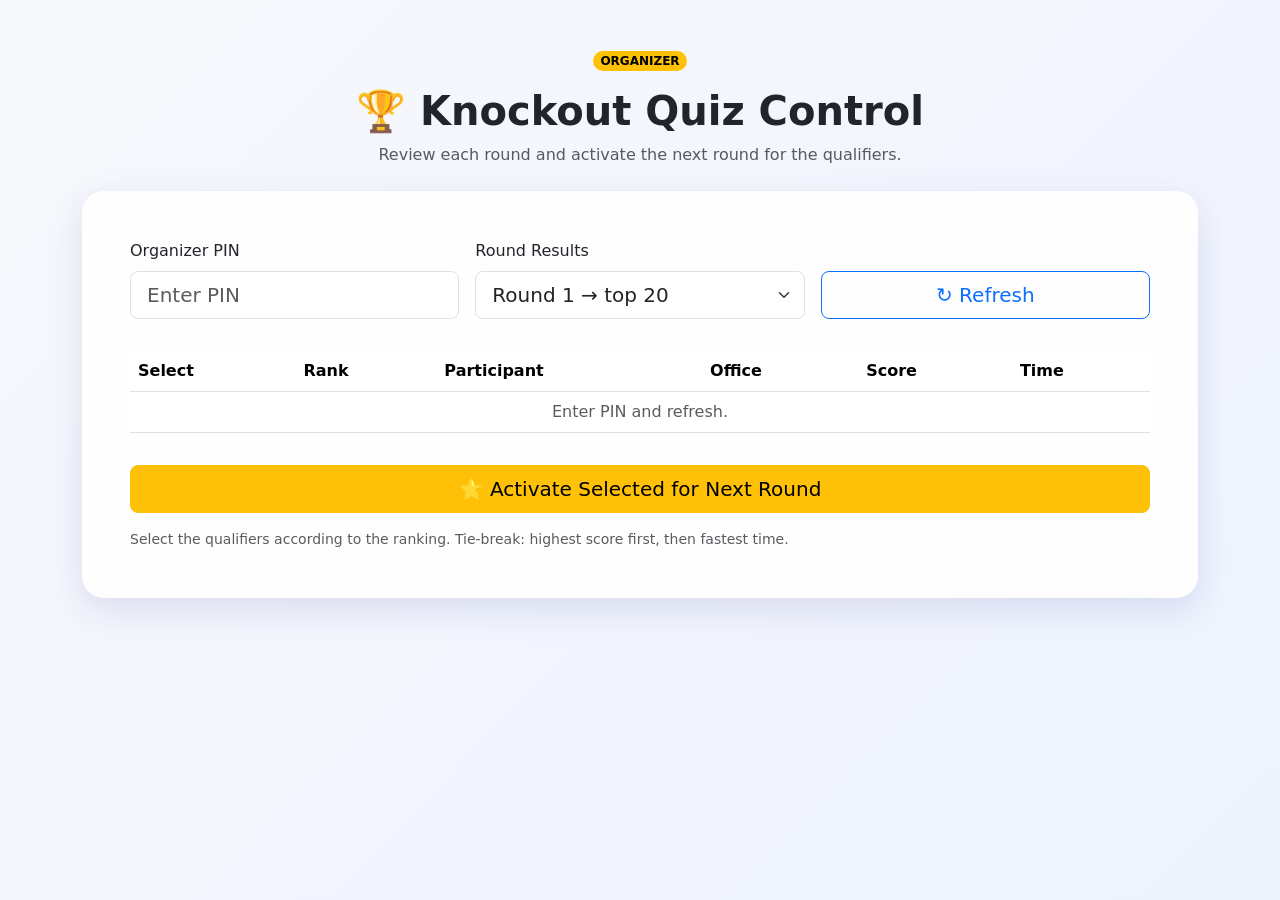
==== admin.html @ 3de7a29e "Add files via upload" ====
<!DOCTYPE html><html lang="en"><head><meta charset="UTF-8"><meta name="viewport" content="width=device-width,initial-scale=1"><title>Quiz Organizer Control</title><link href="https://cdn.jsdelivr.net/npm/bootstrap@5.3.7/dist/css/bootstrap.min.css" rel="stylesheet"><link rel="stylesheet" href="css/style.css"></head><body><main class="container py-4 py-md-5"><header class="text-center mb-4"><div class="badge rounded-pill text-bg-warning mb-3">ORGANIZER</div><h1 class="display-6 fw-bold">🏆 Knockout Quiz Control</h1><p class="text-muted">Review each round and activate the next round for the qualifiers.</p></header><section class="card quiz-card mx-auto"><div class="card-body p-4 p-md-5"><div class="row g-3 align-items-end mb-4"><div class="col-md-4"><label class="form-label">Organizer PIN</label><input id="pin" type="password" class="form-control form-control-lg" placeholder="Enter PIN"></div><div class="col-md-4"><label class="form-label">Round Results</label><select id="round" class="form-select form-select-lg"></select></div><div class="col-md-4"><button id="refreshBtn" class="btn btn-outline-primary btn-lg w-100">↻ Refresh</button></div></div><div id="message"></div><div class="d-flex justify-content-between align-items-center mb-2"><strong id="roundSummary"></strong><span id="qualifierText" class="badge text-bg-info"></span></div><div class="table-responsive"><table class="table align-middle"><thead><tr><th>Select</th><th>Rank</th><th>Participant</th><th>Office</th><th>Score</th><th>Time</th></tr></thead><tbody id="resultsBody"><tr><td colspan="6" class="text-center text-muted">Enter PIN and refresh.</td></tr></tbody></table></div><button id="activateBtn" class="btn btn-warning btn-lg w-100 mt-3">⭐ Activate Selected for Next Round</button><p class="small text-muted mt-3 mb-0">Select the qualifiers according to the ranking. Tie-break: highest score first, then fastest time.</p></div></section></main><script src="js/config.js"></script><script src="js/api.js"></script><script>
let rows=[];const roundSel=document.getElementById('round');CONFIG.ROUNDS.forEach((r,i)=>{const o=document.createElement('option');o.value=r.name;o.textContent=`${r.name} → top ${r.qualifiers}`;roundSel.appendChild(o);});roundSel.value='Round 1';
async function load(){const pin=document.getElementById('pin').value.trim(),round=roundSel.value,body=document.getElementById('resultsBody');body.innerHTML='<tr><td colspan="6" class="text-center text-muted">Loading...</td></tr>';try{const r=await getAdminResults(pin,round);if(!r.success)throw Error(r.message);rows=r.data||[];const idx=CONFIG.ROUNDS.findIndex(x=>x.name===round),next=CONFIG.ROUNDS[idx+1];document.getElementById('roundSummary').textContent=`${round}: ${rows.length} completed`;document.getElementById('qualifierText').textContent=next?`Select ${next.qualifiers} for ${next.name}`:'Final completed';if(!rows.length){body.innerHTML='<tr><td colspan="6" class="text-center text-muted">No completed results yet.</td></tr>';return;}body.innerHTML=rows.map((x,i)=>`<tr><td>${next?`<input class="form-check-input participant-check" type="checkbox" data-i="${i}">`:''}</td><td><strong>#${x.rank}</strong></td><td class="fw-semibold">${esc(x.name)}</td><td>${esc(x.office||'-')}</td><td><strong>${x.score}/${x.total}</strong></td><td>${esc(x.timeText)}</td></tr>`).join('');}catch(e){rows=[];body.innerHTML=`<tr><td colspan="6" class="text-center text-danger">${esc(e.message)}</td></tr>`;}}
document.getElementById('refreshBtn').onclick=load;roundSel.onchange=load;document.getElementById('activateBtn').onclick=async()=>{const pin=document.getElementById('pin').value.trim(),idx=CONFIG.ROUNDS.findIndex(x=>x.name===roundSel.value),next=CONFIG.ROUNDS[idx+1],msg=document.getElementById('message');if(!next){msg.innerHTML='<div class="alert alert-info">Final is the last round.</div>';return;}const selected=[...document.querySelectorAll('.participant-check:checked')].map(x=>rows[Number(x.dataset.i)]).filter(Boolean);if(!pin||!selected.length){msg.innerHTML='<div class="alert alert-danger">Enter PIN and select participants.</div>';return;}if(selected.length!==next.qualifiers){msg.innerHTML=`<div class="alert alert-danger">Please select exactly ${next.qualifiers} participants for ${next.name}.</div>`;return;}try{const r=await activateRound(selected.map(x=>x.email),pin,next.name);if(!r.success)throw Error(r.message);msg.innerHTML=`<div class="alert alert-success">${esc(r.message)}</div>`;await load();}catch(e){msg.innerHTML=`<div class="alert alert-danger">${esc(e.message)}</div>`;}};
function esc(v){return String(v??'').replace(/[&<>"']/g,c=>({'&':'&amp;','<':'&lt;','>':'&gt;','"':'&quot;',"'":'&#039;'}[c]));}
</script></body></html>
---- css/style.css ----
body {
  min-height: 100vh;
  background: linear-gradient(135deg, #f7f8fc, #eef3ff);
}
.quiz-card {
  border: 0;
  border-radius: 22px;
  box-shadow: 0 12px 35px rgba(31,38,135,.12);
  background: rgba(255,255,255,.92);
}
.quiz-card:hover { transform: none; }
.option-btn {
  min-height: 58px;
  border-radius: 14px;
}
.option-btn:hover {
  transform: translateY(-1px);
}
.correct-answer {
  border-color: #198754 !important;
  background: #d1e7dd !important;
}
.wrong-answer {
  border-color: #dc3545 !important;
  background: #f8d7da !important;
}
.timer-box {
  min-width: 92px;
  padding: 10px 14px;
  text-align: center;
  border-radius: 14px;
  background: #fff3cd;
}
.score-panel {
  display: inline-block;
  min-width: 180px;
  padding: 22px 35px;
  border-radius: 20px;
  background: #f8f9fa;
}
.score-number {
  font-size: 4rem;
  font-weight: 800;
  line-height: 1;
}
.leaderboard-table tbody tr:first-child {
  background: #fff8dc;
}
@media (max-width: 576px) {
  .display-5 { font-size: 2.1rem; }
  .quiz-card .card-body { padding: 1.25rem !important; }
}


/* Anti-copy protections for all quiz rounds */
.quiz-page, .quiz-page * {
  -webkit-user-select: none;
  -moz-user-select: none;
  user-select: none;
}
.quiz-page img, .quiz-page button, .quiz-page select {
  -webkit-user-drag: none;
}
.option-btn {
  cursor: pointer;
}
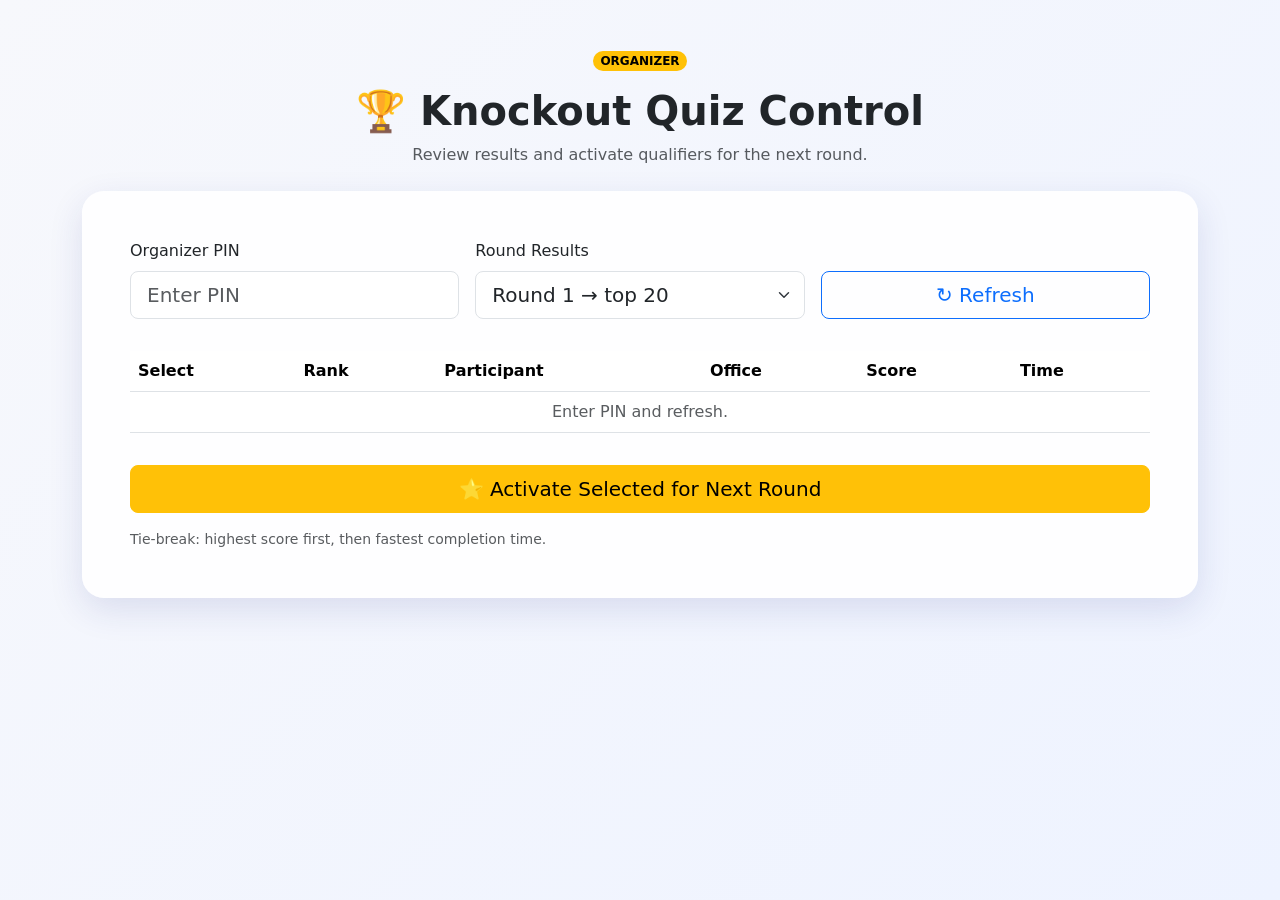
==== commit 6e7a2769: "Add files via upload" ====
--- a/admin.html
+++ b/admin.html
@@ -1,6 +1,220 @@
-<!DOCTYPE html><html lang="en"><head><meta charset="UTF-8"><meta name="viewport" content="width=device-width,initial-scale=1"><title>Quiz Organizer Control</title><link href="https://cdn.jsdelivr.net/npm/bootstrap@5.3.7/dist/css/bootstrap.min.css" rel="stylesheet"><link rel="stylesheet" href="css/style.css"></head><body><main class="container py-4 py-md-5"><header class="text-center mb-4"><div class="badge rounded-pill text-bg-warning mb-3">ORGANIZER</div><h1 class="display-6 fw-bold">🏆 Knockout Quiz Control</h1><p class="text-muted">Review each round and activate the next round for the qualifiers.</p></header><section class="card quiz-card mx-auto"><div class="card-body p-4 p-md-5"><div class="row g-3 align-items-end mb-4"><div class="col-md-4"><label class="form-label">Organizer PIN</label><input id="pin" type="password" class="form-control form-control-lg" placeholder="Enter PIN"></div><div class="col-md-4"><label class="form-label">Round Results</label><select id="round" class="form-select form-select-lg"></select></div><div class="col-md-4"><button id="refreshBtn" class="btn btn-outline-primary btn-lg w-100">↻ Refresh</button></div></div><div id="message"></div><div class="d-flex justify-content-between align-items-center mb-2"><strong id="roundSummary"></strong><span id="qualifierText" class="badge text-bg-info"></span></div><div class="table-responsive"><table class="table align-middle"><thead><tr><th>Select</th><th>Rank</th><th>Participant</th><th>Office</th><th>Score</th><th>Time</th></tr></thead><tbody id="resultsBody"><tr><td colspan="6" class="text-center text-muted">Enter PIN and refresh.</td></tr></tbody></table></div><button id="activateBtn" class="btn btn-warning btn-lg w-100 mt-3">⭐ Activate Selected for Next Round</button><p class="small text-muted mt-3 mb-0">Select the qualifiers according to the ranking. Tie-break: highest score first, then fastest time.</p></div></section></main><script src="js/config.js"></script><script src="js/api.js"></script><script>
-let rows=[];const roundSel=document.getElementById('round');CONFIG.ROUNDS.forEach((r,i)=>{const o=document.createElement('option');o.value=r.name;o.textContent=`${r.name} → top ${r.qualifiers}`;roundSel.appendChild(o);});roundSel.value='Round 1';
-async function load(){const pin=document.getElementById('pin').value.trim(),round=roundSel.value,body=document.getElementById('resultsBody');body.innerHTML='<tr><td colspan="6" class="text-center text-muted">Loading...</td></tr>';try{const r=await getAdminResults(pin,round);if(!r.success)throw Error(r.message);rows=r.data||[];const idx=CONFIG.ROUNDS.findIndex(x=>x.name===round),next=CONFIG.ROUNDS[idx+1];document.getElementById('roundSummary').textContent=`${round}: ${rows.length} completed`;document.getElementById('qualifierText').textContent=next?`Select ${next.qualifiers} for ${next.name}`:'Final completed';if(!rows.length){body.innerHTML='<tr><td colspan="6" class="text-center text-muted">No completed results yet.</td></tr>';return;}body.innerHTML=rows.map((x,i)=>`<tr><td>${next?`<input class="form-check-input participant-check" type="checkbox" data-i="${i}">`:''}</td><td><strong>#${x.rank}</strong></td><td class="fw-semibold">${esc(x.name)}</td><td>${esc(x.office||'-')}</td><td><strong>${x.score}/${x.total}</strong></td><td>${esc(x.timeText)}</td></tr>`).join('');}catch(e){rows=[];body.innerHTML=`<tr><td colspan="6" class="text-center text-danger">${esc(e.message)}</td></tr>`;}}
-document.getElementById('refreshBtn').onclick=load;roundSel.onchange=load;document.getElementById('activateBtn').onclick=async()=>{const pin=document.getElementById('pin').value.trim(),idx=CONFIG.ROUNDS.findIndex(x=>x.name===roundSel.value),next=CONFIG.ROUNDS[idx+1],msg=document.getElementById('message');if(!next){msg.innerHTML='<div class="alert alert-info">Final is the last round.</div>';return;}const selected=[...document.querySelectorAll('.participant-check:checked')].map(x=>rows[Number(x.dataset.i)]).filter(Boolean);if(!pin||!selected.length){msg.innerHTML='<div class="alert alert-danger">Enter PIN and select participants.</div>';return;}if(selected.length!==next.qualifiers){msg.innerHTML=`<div class="alert alert-danger">Please select exactly ${next.qualifiers} participants for ${next.name}.</div>`;return;}try{const r=await activateRound(selected.map(x=>x.email),pin,next.name);if(!r.success)throw Error(r.message);msg.innerHTML=`<div class="alert alert-success">${esc(r.message)}</div>`;await load();}catch(e){msg.innerHTML=`<div class="alert alert-danger">${esc(e.message)}</div>`;}};
-function esc(v){return String(v??'').replace(/[&<>"']/g,c=>({'&':'&amp;','<':'&lt;','>':'&gt;','"':'&quot;',"'":'&#039;'}[c]));}
-</script></body></html>
+<!DOCTYPE html>
+<html lang="en">
+<head>
+<meta charset="UTF-8">
+<meta name="viewport" content="width=device-width,initial-scale=1">
+<title>Quiz Organizer Control</title>
+<link href="https://cdn.jsdelivr.net/npm/bootstrap@5.3.7/dist/css/bootstrap.min.css" rel="stylesheet">
+<link rel="stylesheet" href="css/style.css">
+</head>
+<body>
+<main class="container py-4 py-md-5">
+<header class="text-center mb-4">
+<div class="badge rounded-pill text-bg-warning mb-3">ORGANIZER</div>
+<h1 class="display-6 fw-bold">🏆 Knockout Quiz Control</h1>
+<p class="text-muted">Review results and activate qualifiers for the next round.</p>
+</header>
+
+<section class="card quiz-card mx-auto">
+<div class="card-body p-4 p-md-5">
+
+<div class="row g-3 align-items-end mb-4">
+<div class="col-md-4">
+<label class="form-label">Organizer PIN</label>
+<input id="pin" type="password" class="form-control form-control-lg" placeholder="Enter PIN">
+</div>
+
+<div class="col-md-4">
+<label class="form-label">Round Results</label>
+<select id="round" class="form-select form-select-lg"></select>
+</div>
+
+<div class="col-md-4">
+<button id="refreshBtn" class="btn btn-outline-primary btn-lg w-100">↻ Refresh</button>
+</div>
+</div>
+
+<div id="message"></div>
+
+<div class="d-flex justify-content-between align-items-center mb-2">
+<strong id="roundSummary"></strong>
+<span id="qualifierText" class="badge text-bg-info"></span>
+</div>
+
+<div class="table-responsive">
+<table class="table align-middle">
+<thead>
+<tr>
+<th>Select</th>
+<th>Rank</th>
+<th>Participant</th>
+<th>Office</th>
+<th>Score</th>
+<th>Time</th>
+</tr>
+</thead>
+<tbody id="resultsBody">
+<tr>
+<td colspan="6" class="text-center text-muted">
+Enter PIN and refresh.
+</td>
+</tr>
+</tbody>
+</table>
+</div>
+
+<button id="activateBtn" class="btn btn-warning btn-lg w-100 mt-3">
+⭐ Activate Selected for Next Round
+</button>
+
+<p class="small text-muted mt-3 mb-0">
+Tie-break: highest score first, then fastest completion time.
+</p>
+
+</div>
+</section>
+</main>
+
+<script src="js/config.js"></script>
+<script src="js/api.js"></script>
+<script>
+let rows = [];
+
+const roundSel = document.getElementById("round");
+
+CONFIG.ROUNDS.forEach((r) => {
+  const o = document.createElement("option");
+  o.value = r.name;
+  o.textContent = `${r.name} → top ${r.qualifiers}`;
+  roundSel.appendChild(o);
+});
+
+roundSel.value = "Round 1";
+
+async function load() {
+  const pin = document.getElementById("pin").value.trim();
+  const round = roundSel.value;
+  const body = document.getElementById("resultsBody");
+
+  if (!pin) {
+    document.getElementById("message").innerHTML =
+      '<div class="alert alert-danger">Enter organizer PIN.</div>';
+    return;
+  }
+
+  body.innerHTML =
+    '<tr><td colspan="6" class="text-center text-muted">Loading...</td></tr>';
+
+  try {
+    const r = await getAdminResults(pin, round);
+
+    if (!r.success) throw Error(r.message);
+
+    rows = Array.isArray(r.data) ? r.data : [];
+
+    const idx = CONFIG.ROUNDS.findIndex(x => x.name === round);
+    const next = CONFIG.ROUNDS[idx + 1];
+
+    document.getElementById("roundSummary").textContent =
+      `${round}: ${rows.length} completed`;
+
+    document.getElementById("qualifierText").textContent =
+      next ? `Select ${next.qualifiers} for ${next.name}` : "Final completed";
+
+    if (!rows.length) {
+      body.innerHTML =
+        '<tr><td colspan="6" class="text-center text-muted">No completed results yet.</td></tr>';
+      return;
+    }
+
+    body.innerHTML = rows.map((x, i) => `
+      <tr>
+        <td>
+          ${next
+            ? `<input class="form-check-input participant-check"
+                type="checkbox" data-i="${i}">`
+            : ""}
+        </td>
+        <td><strong>#${x.rank}</strong></td>
+        <td class="fw-semibold">${esc(x.name)}</td>
+        <td>${esc(x.office || "-")}</td>
+        <td><strong>${x.score}/${x.total}</strong></td>
+        <td>${esc(x.timeText || "")}</td>
+      </tr>
+    `).join("");
+
+  } catch (e) {
+    rows = [];
+    body.innerHTML =
+      `<tr><td colspan="6" class="text-center text-danger">${esc(e.message)}</td></tr>`;
+  }
+}
+
+document.getElementById("refreshBtn").onclick = load;
+roundSel.onchange = load;
+
+document.getElementById("activateBtn").onclick = async () => {
+  const pin = document.getElementById("pin").value.trim();
+  const idx = CONFIG.ROUNDS.findIndex(x => x.name === roundSel.value);
+  const next = CONFIG.ROUNDS[idx + 1];
+  const msg = document.getElementById("message");
+
+  if (!next) {
+    msg.innerHTML =
+      '<div class="alert alert-info">Final is the last round.</div>';
+    return;
+  }
+
+  const selected = [...document.querySelectorAll(".participant-check:checked")]
+    .map(x => rows[Number(x.dataset.i)])
+    .filter(Boolean);
+
+  if (!pin || !selected.length) {
+    msg.innerHTML =
+      '<div class="alert alert-danger">Enter PIN and select participants.</div>';
+    return;
+  }
+
+  if (selected.length !== next.qualifiers) {
+    msg.innerHTML =
+      `<div class="alert alert-danger">
+        Please select exactly ${next.qualifiers} participants for ${next.name}.
+      </div>`;
+    return;
+  }
+
+  try {
+    const r = await activateRound(
+      selected.map(x => x.email),
+      pin,
+      next.name
+    );
+
+    if (!r.success) throw Error(r.message);
+
+    msg.innerHTML =
+      `<div class="alert alert-success">${esc(r.message)}</div>`;
+
+    await load();
+
+  } catch (e) {
+    msg.innerHTML =
+      `<div class="alert alert-danger">${esc(e.message)}</div>`;
+  }
+};
+
+function esc(v) {
+  return String(v ?? "").replace(
+    /[&<>"']/g,
+    c => ({
+      "&":"&amp;",
+      "<":"&lt;",
+      ">":"&gt;",
+      '"':"&quot;",
+      "'":"&#039;"
+    }[c])
+  );
+}
+</script>
+</body>
+</html>
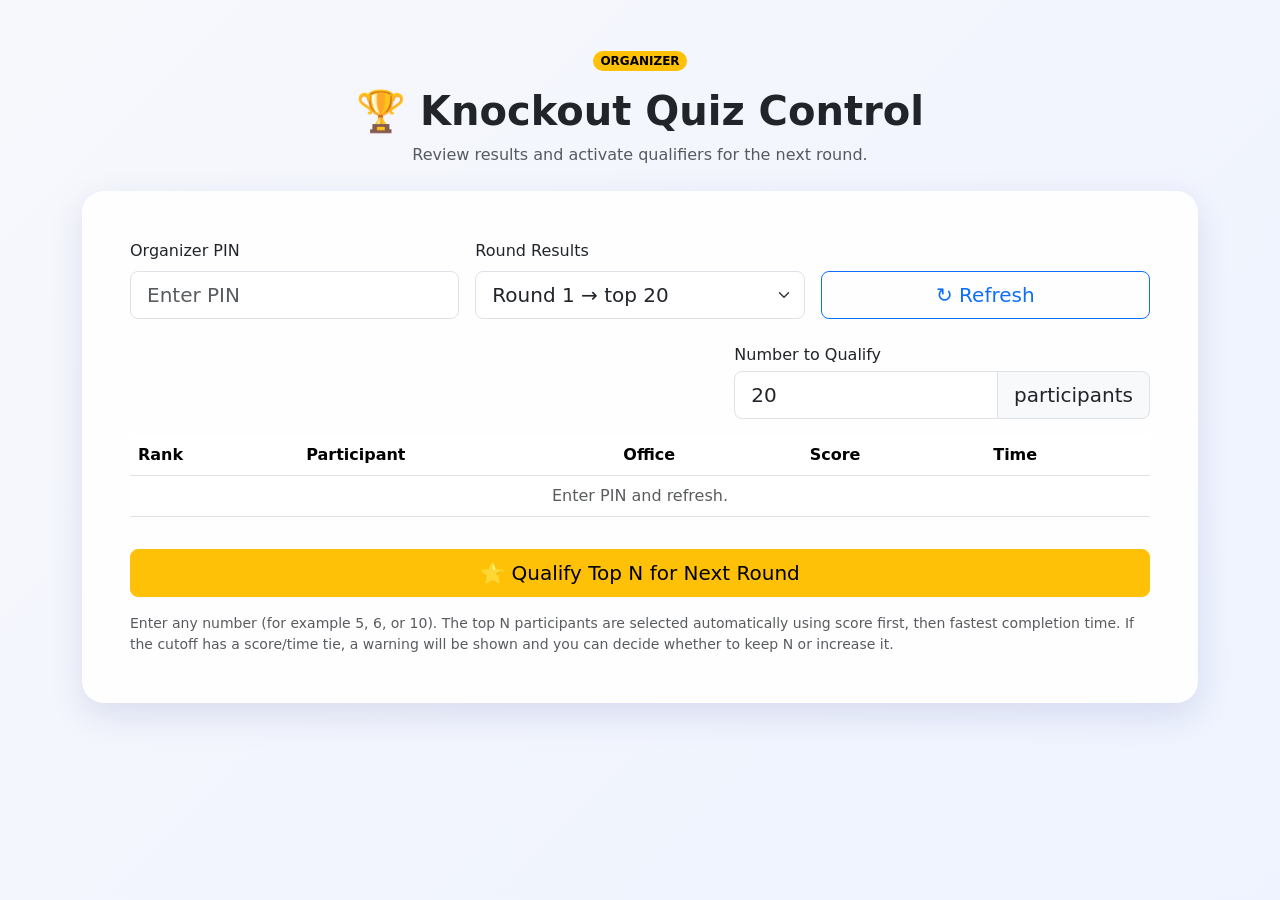
==== commit 107ac57e: "Add files via upload" ====
--- a/admin.html
+++ b/admin.html
@@ -5,7 +5,7 @@
 <meta name="viewport" content="width=device-width,initial-scale=1">
 <title>Quiz Organizer Control</title>
 <link href="https://cdn.jsdelivr.net/npm/bootstrap@5.3.7/dist/css/bootstrap.min.css" rel="stylesheet">
-<link rel="stylesheet" href="css/style.css">
+<link rel="stylesheet" href="css/style.css?v=20260910-2">
 </head>
 <body>
 <main class="container py-4 py-md-5">
@@ -36,16 +36,24 @@
 
 <div id="message"></div>
 
-<div class="d-flex justify-content-between align-items-center mb-2">
+<div class="row g-3 align-items-end mb-3">
+<div class="col-md-7">
 <strong id="roundSummary"></strong>
-<span id="qualifierText" class="badge text-bg-info"></span>
+<div id="qualifierText" class="small text-muted mt-1"></div>
+</div>
+<div class="col-md-5">
+<label class="form-label mb-1">Number to Qualify</label>
+<div class="input-group input-group-lg">
+<input id="qualifyCount" type="number" class="form-control" min="1" step="1" value="20">
+<span class="input-group-text">participants</span>
+</div>
+</div>
 </div>
 
 <div class="table-responsive">
 <table class="table align-middle">
 <thead>
 <tr>
-<th>Select</th>
 <th>Rank</th>
 <th>Participant</th>
 <th>Office</th>
@@ -55,7 +63,7 @@
 </thead>
 <tbody id="resultsBody">
 <tr>
-<td colspan="6" class="text-center text-muted">
+<td colspan="5" class="text-center text-muted">
 Enter PIN and refresh.
 </td>
 </tr>
@@ -64,19 +72,21 @@
 </div>
 
 <button id="activateBtn" class="btn btn-warning btn-lg w-100 mt-3">
-⭐ Activate Selected for Next Round
+⭐ Qualify Top N for Next Round
 </button>
 
+<div id="tieWarning" class="alert alert-warning mt-3 d-none"></div>
+
 <p class="small text-muted mt-3 mb-0">
-Tie-break: highest score first, then fastest completion time.
+Enter any number (for example 5, 6, or 10). The top N participants are selected automatically using score first, then fastest completion time. If the cutoff has a score/time tie, a warning will be shown and you can decide whether to keep N or increase it.
 </p>
 
 </div>
 </section>
 </main>
 
-<script src="js/config.js"></script>
-<script src="js/api.js"></script>
+<script src="js/config.js?v=20260910-2"></script>
+<script src="js/api.js?v=20260910-2"></script>
 <script>
 let rows = [];
 
@@ -118,23 +128,25 @@
     document.getElementById("roundSummary").textContent =
       `${round}: ${rows.length} completed`;
 
-    document.getElementById("qualifierText").textContent =
-      next ? `Select ${next.qualifiers} for ${next.name}` : "Final completed";
+    const countInput = document.getElementById("qualifyCount");
+    if (next) {
+      countInput.disabled = false;
+      countInput.value = Math.min(next.qualifiers, Math.max(1, rows.length || next.qualifiers));
+      document.getElementById("qualifierText").textContent =
+        `Top N by rank will qualify for ${next.name}. Default: top ${next.qualifiers}.`;
+    } else {
+      countInput.disabled = true;
+      document.getElementById("qualifierText").textContent = "Final completed — no next round.";
+    }
 
     if (!rows.length) {
       body.innerHTML =
-        '<tr><td colspan="6" class="text-center text-muted">No completed results yet.</td></tr>';
+        '<tr><td colspan="5" class="text-center text-muted">No completed results yet.</td></tr>';
       return;
     }
 
     body.innerHTML = rows.map((x, i) => `
       <tr>
-        <td>
-          ${next
-            ? `<input class="form-check-input participant-check"
-                type="checkbox" data-i="${i}">`
-            : ""}
-        </td>
         <td><strong>#${x.rank}</strong></td>
         <td class="fw-semibold">${esc(x.name)}</td>
         <td>${esc(x.office || "-")}</td>
@@ -143,12 +155,50 @@
       </tr>
     `).join("");
 
+    updateTieWarning();
+
   } catch (e) {
     rows = [];
     body.innerHTML =
-      `<tr><td colspan="6" class="text-center text-danger">${esc(e.message)}</td></tr>`;
+      `<tr><td colspan="5" class="text-center text-danger">${esc(e.message)}</td></tr>`;
   }
 }
+
+function updateTieWarning() {
+  const box = document.getElementById("tieWarning");
+  const count = Number(document.getElementById("qualifyCount").value);
+
+  if (!box || !Number.isInteger(count) || count < 1 || count > rows.length || !rows.length) {
+    if (box) box.classList.add("d-none");
+    return;
+  }
+
+  const cutoff = rows[count - 1];
+  if (!cutoff) {
+    box.classList.add("d-none");
+    return;
+  }
+
+  // A cutoff tie exists when participants after the requested N have
+  // exactly the same score AND completion time as the Nth participant.
+  let extra = 0;
+  for (let i = count; i < rows.length; i++) {
+    if (rows[i].score === cutoff.score && rows[i].durationMs === cutoff.durationMs) extra++;
+    else break;
+  }
+
+  if (extra > 0) {
+    const end = count + extra;
+    box.innerHTML = `⚠️ <strong>Tie detected at the qualification cutoff.</strong><br>
+      You selected <strong>${count}</strong> participant(s), but <strong>${extra}</strong> additional participant(s) have the same score and completion time as the #${count} participant.
+      You can keep <strong>${count}</strong>, or change the number to <strong>${end}</strong> to include everyone in the tie.`;
+    box.classList.remove("d-none");
+  } else {
+    box.classList.add("d-none");
+  }
+}
+
+document.getElementById("qualifyCount").addEventListener("input", updateTieWarning);
 
 document.getElementById("refreshBtn").onclick = load;
 roundSel.onchange = load;
@@ -165,27 +215,23 @@
     return;
   }
 
-  const selected = [...document.querySelectorAll(".participant-check:checked")]
-    .map(x => rows[Number(x.dataset.i)])
-    .filter(Boolean);
-
-  if (!pin || !selected.length) {
-    msg.innerHTML =
-      '<div class="alert alert-danger">Enter PIN and select participants.</div>';
-    return;
-  }
-
-  if (selected.length !== next.qualifiers) {
-    msg.innerHTML =
-      `<div class="alert alert-danger">
-        Please select exactly ${next.qualifiers} participants for ${next.name}.
-      </div>`;
+  const count = Number(document.getElementById("qualifyCount").value);
+
+  if (!pin) {
+    msg.innerHTML =
+      '<div class="alert alert-danger">Enter organizer PIN.</div>';
+    return;
+  }
+
+  if (!Number.isInteger(count) || count < 1 || count > rows.length) {
+    msg.innerHTML =
+      `<div class="alert alert-danger">Enter a whole number from 1 to ${rows.length || 1}.</div>`;
     return;
   }
 
   try {
     const r = await activateRound(
-      selected.map(x => x.email),
+      count,
       pin,
       next.name
     );
--- a/css/style.css
+++ b/css/style.css
@@ -64,3 +64,9 @@
 .option-btn {
   cursor: pointer;
 }
+
+\n/* Quiz answer selection: visual only; never disables the option. */
+.option-btn.selected-option {
+  border-width: 2px;
+  font-weight: 600;
+}
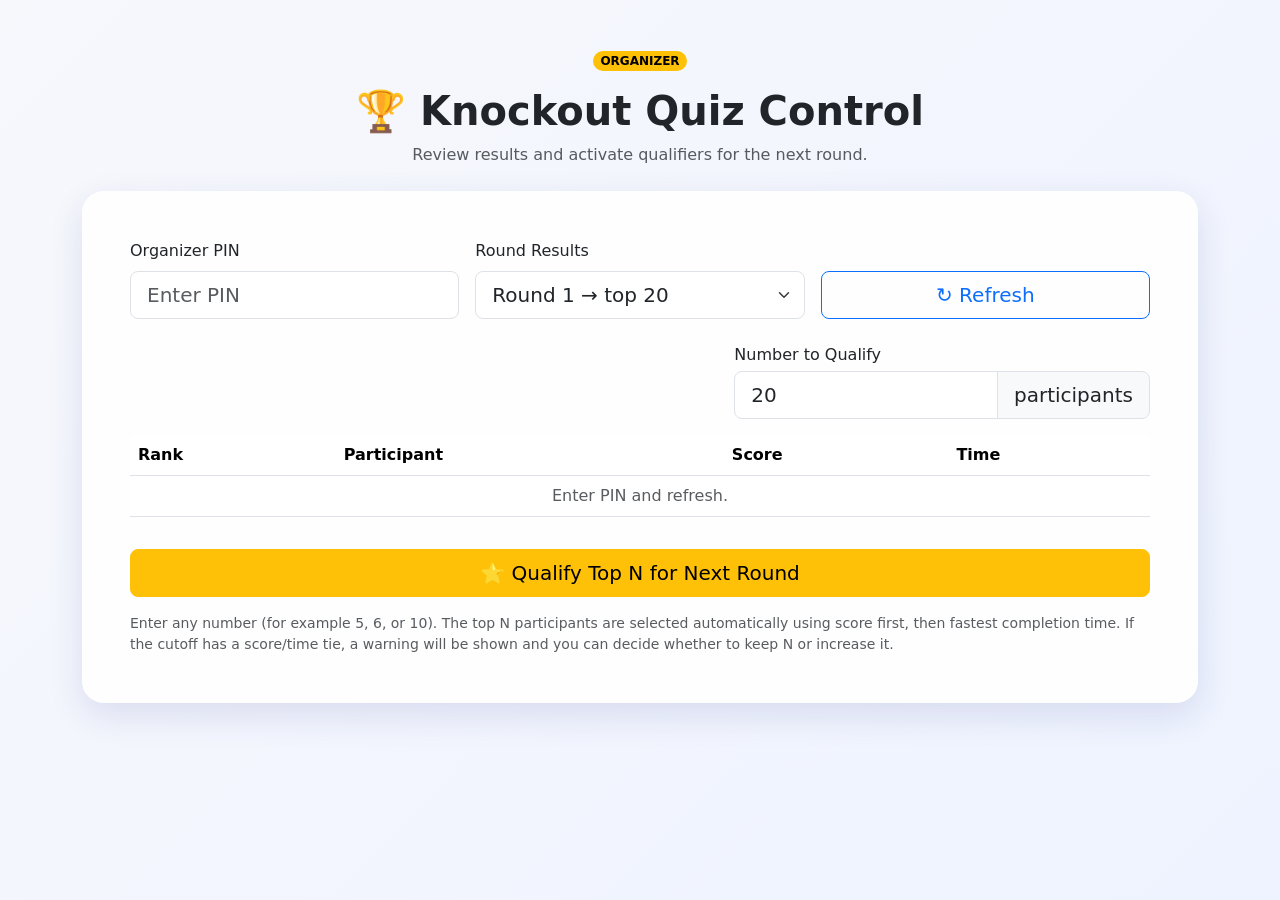
==== commit 9a45faff: "Add files via upload" ====
--- a/admin.html
+++ b/admin.html
@@ -5,7 +5,7 @@
 <meta name="viewport" content="width=device-width,initial-scale=1">
 <title>Quiz Organizer Control</title>
 <link href="https://cdn.jsdelivr.net/npm/bootstrap@5.3.7/dist/css/bootstrap.min.css" rel="stylesheet">
-<link rel="stylesheet" href="css/style.css?v=20260910-2">
+<link rel="stylesheet" href="css/style.css?v=20260910-5">
 </head>
 <body>
 <main class="container py-4 py-md-5">
@@ -56,7 +56,6 @@
 <tr>
 <th>Rank</th>
 <th>Participant</th>
-<th>Office</th>
 <th>Score</th>
 <th>Time</th>
 </tr>
@@ -72,8 +71,25 @@
 </div>
 
 <button id="activateBtn" class="btn btn-warning btn-lg w-100 mt-3">
-⭐ Qualify Top N for Next Round
+<span id="activateBtnText">⭐ Qualify Top N for Next Round</span>
+<span id="activateLoader" class="d-none"><span class="spinner-border spinner-border-sm me-2" role="status" aria-hidden="true"></span>Qualifying participants...</span>
 </button>
+
+<div id="activationProgress" class="alert alert-info mt-3 d-none mb-0">
+  Please wait while the selected participants are being qualified for the next round.
+</div>
+
+<div id="qualifiedList" class="mt-4 d-none">
+  <h5 class="fw-bold mb-3">✅ Qualified Participants</h5>
+  <div class="table-responsive">
+    <table class="table table-sm table-bordered align-middle mb-0">
+      <thead>
+        <tr><th>Rank</th><th>Participant</th><th>Score</th><th>Time</th></tr>
+      </thead>
+      <tbody id="qualifiedBody"></tbody>
+    </table>
+  </div>
+</div>
 
 <div id="tieWarning" class="alert alert-warning mt-3 d-none"></div>
 
@@ -85,8 +101,8 @@
 </section>
 </main>
 
-<script src="js/config.js?v=20260910-2"></script>
-<script src="js/api.js?v=20260910-2"></script>
+<script src="js/config.js?v=20260910-5"></script>
+<script src="js/api.js?v=20260910-5"></script>
 <script>
 let rows = [];
 
@@ -113,7 +129,8 @@
   }
 
   body.innerHTML =
-    '<tr><td colspan="6" class="text-center text-muted">Loading...</td></tr>';
+    '<tr><td colspan="5" class="text-center text-muted">Loading...</td></tr>';
+  document.getElementById("qualifiedList").classList.add("d-none");
 
   try {
     const r = await getAdminResults(pin, round);
@@ -133,7 +150,7 @@
       countInput.disabled = false;
       countInput.value = Math.min(next.qualifiers, Math.max(1, rows.length || next.qualifiers));
       document.getElementById("qualifierText").textContent =
-        `Top N by rank will qualify for ${next.name}. Default: top ${next.qualifiers}.`;
+        `Top N by rank will qualify for ${next.name}.`;
     } else {
       countInput.disabled = true;
       document.getElementById("qualifierText").textContent = "Final completed — no next round.";
@@ -229,6 +246,17 @@
     return;
   }
 
+  const activateBtn = document.getElementById("activateBtn");
+  const activateBtnText = document.getElementById("activateBtnText");
+  const activateLoader = document.getElementById("activateLoader");
+  const activationProgress = document.getElementById("activationProgress");
+
+  activateBtn.disabled = true;
+  activateBtnText.classList.add("d-none");
+  activateLoader.classList.remove("d-none");
+  activationProgress.classList.remove("d-none");
+  msg.innerHTML = "";
+
   try {
     const r = await activateRound(
       count,
@@ -241,11 +269,42 @@
     msg.innerHTML =
       `<div class="alert alert-success">${esc(r.message)}</div>`;
 
+    const qualified = Array.isArray(r.qualified) ? r.qualified : [];
+    const qualifiedBody = document.getElementById("qualifiedBody");
+    if (qualified.length) {
+      qualifiedBody.innerHTML = qualified.map(x => `
+        <tr>
+          <td><strong>#${x.rank}</strong></td>
+          <td class="fw-semibold">${esc(x.name)}</td>
+          <td><strong>${x.score}</strong></td>
+          <td>${esc(x.timeText || "")}</td>
+        </tr>
+      `).join("");
+      document.getElementById("qualifiedList").classList.remove("d-none");
+    }
+
     await load();
+    // Keep the qualifier list visible after refreshing the results.
+    if (qualified.length) {
+      qualifiedBody.innerHTML = qualified.map(x => `
+        <tr>
+          <td><strong>#${x.rank}</strong></td>
+          <td class="fw-semibold">${esc(x.name)}</td>
+          <td><strong>${x.score}</strong></td>
+          <td>${esc(x.timeText || "")}</td>
+        </tr>
+      `).join("");
+      document.getElementById("qualifiedList").classList.remove("d-none");
+    }
 
   } catch (e) {
     msg.innerHTML =
       `<div class="alert alert-danger">${esc(e.message)}</div>`;
+  } finally {
+    activateBtn.disabled = false;
+    activateBtnText.classList.remove("d-none");
+    activateLoader.classList.add("d-none");
+    activationProgress.classList.add("d-none");
   }
 };
 
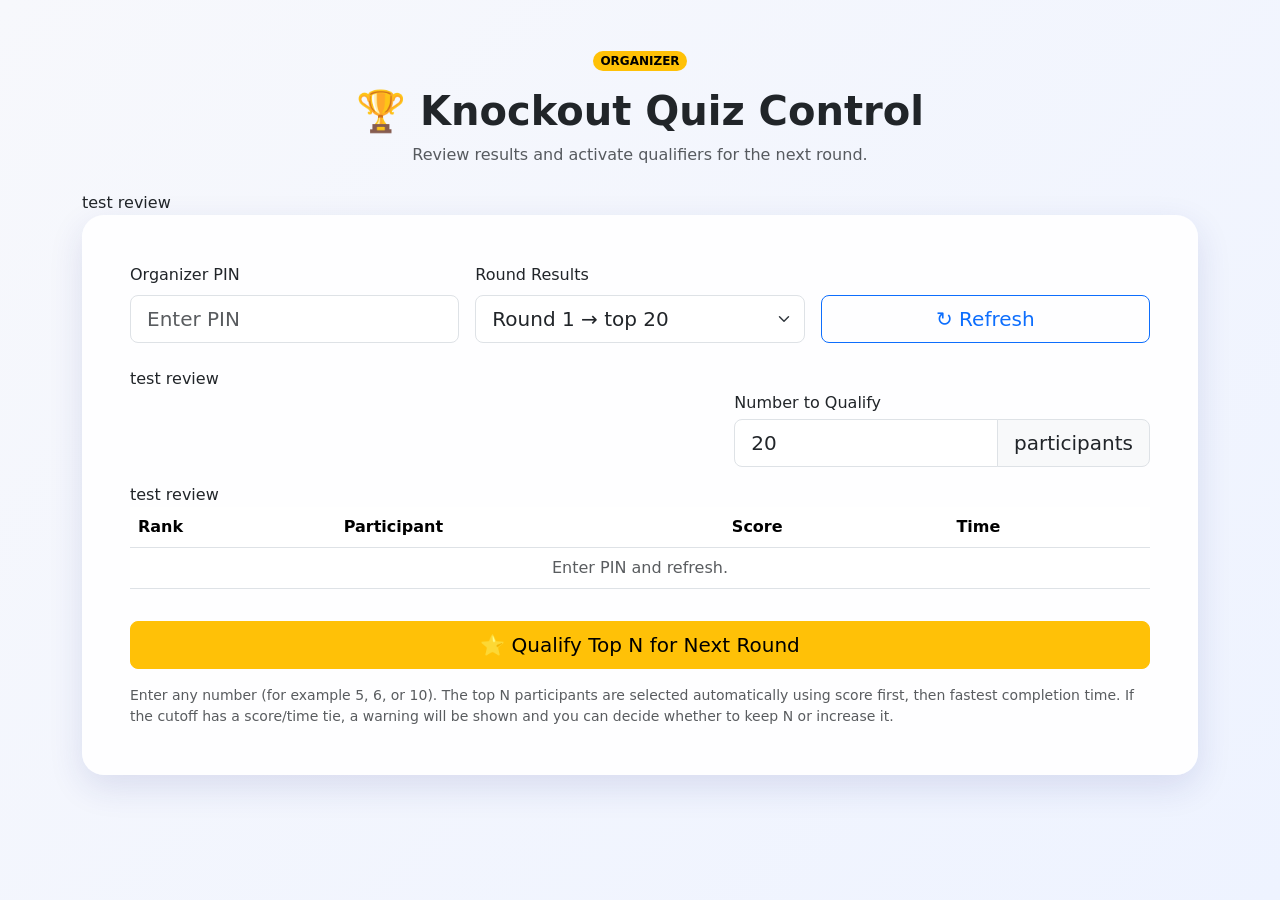
==== commit 1f848a8a: "Add 'test review' header to admin.html er" ====
--- a/admin.html
+++ b/admin.html
@@ -14,7 +14,7 @@
 <h1 class="display-6 fw-bold">🏆 Knockout Quiz Control</h1>
 <p class="text-muted">Review results and activate qualifiers for the next round.</p>
 </header>
-
+<h>test review</h>
 <section class="card quiz-card mx-auto">
 <div class="card-body p-4 p-md-5">
 
@@ -33,7 +33,7 @@
 <button id="refreshBtn" class="btn btn-outline-primary btn-lg w-100">↻ Refresh</button>
 </div>
 </div>
-
+<h>test review</h>
 <div id="message"></div>
 
 <div class="row g-3 align-items-end mb-3">
@@ -49,7 +49,7 @@
 </div>
 </div>
 </div>
-
+<h>test review</h>
 <div class="table-responsive">
 <table class="table align-middle">
 <thead>
